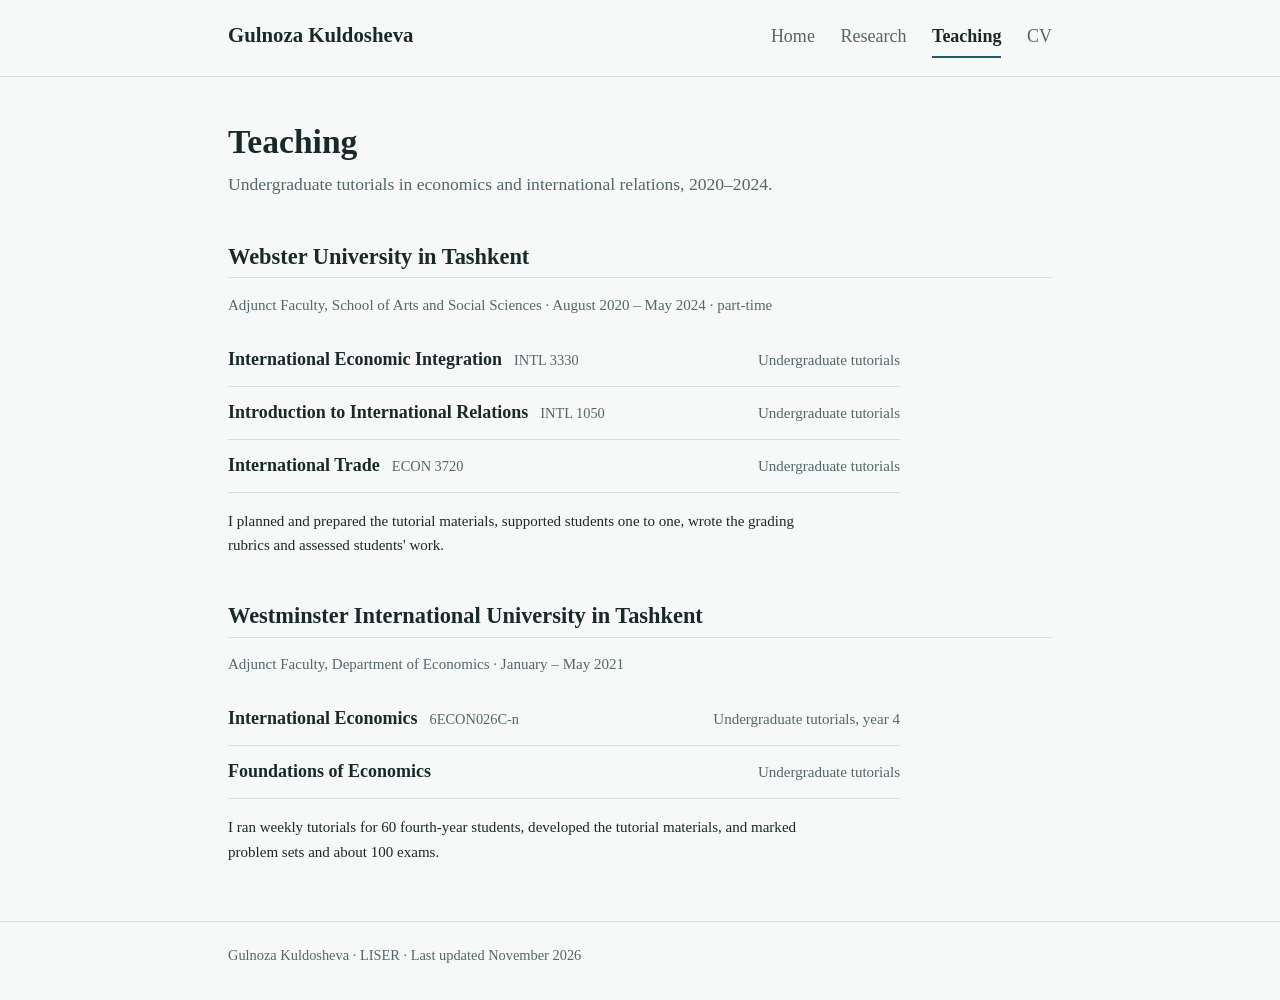
==== teaching.html @ db3755c4 "Add files via upload" ====
<!DOCTYPE html>
<html lang="en">
<head>
  <meta charset="utf-8">
  <meta name="viewport" content="width=device-width, initial-scale=1">
  <title>Teaching · Gulnoza Kuldosheva</title>
  <meta name="description" content="Teaching experience of Gulnoza Kuldosheva: undergraduate tutorials in economics and international relations.">
  <meta name="author" content="Gulnoza Kuldosheva">
  <meta name="referrer" content="strict-origin-when-cross-origin">
  <link rel="stylesheet" href="style.css">
</head>
<body>
  <a class="skip" href="#main">Skip to content</a>

  <header class="site-header">
    <div class="wrap">
      <a class="site-name" href="index.html">Gulnoza Kuldosheva</a>
      <nav class="site-nav" aria-label="Main">
        <ul>
          <li><a href="index.html">Home</a></li>
          <li><a href="research.html">Research</a></li>
          <li><a href="teaching.html" aria-current="page">Teaching</a></li>
          <li><a href="cv.html">CV</a></li>
        </ul>
      </nav>
    </div>
  </header>

  <main id="main">
    <div class="wrap">

      <h1>Teaching</h1>
      <!-- EDIT: one sentence on your teaching -->
      <p class="lead">Undergraduate tutorials in economics and international relations, 2020–2024.</p>

      <!-- ===== INSTITUTION 1 ===== -->
      <h2>Webster University in Tashkent</h2>
      <p class="muted small course-meta">Adjunct Faculty, School of Arts and Social Sciences · August 2020 – May 2024 · part-time</p>
      <!-- EDIT: one <li> per course. Add the semesters you taught each one if you want. -->
      <ul class="courses">
        <li><strong>International Economic Integration</strong> <span class="code">INTL 3330</span><span class="level">Undergraduate tutorials</span></li>
        <li><strong>Introduction to International Relations</strong> <span class="code">INTL 1050</span><span class="level">Undergraduate tutorials</span></li>
        <li><strong>International Trade</strong> <span class="code">ECON 3720</span><span class="level">Undergraduate tutorials</span></li>
      </ul>
      <p class="small course-note">I planned and prepared the tutorial materials, supported students one to one, wrote the grading rubrics and assessed students' work.</p>

      <!-- ===== INSTITUTION 2 ===== -->
      <h2>Westminster International University in Tashkent</h2>
      <p class="muted small course-meta">Adjunct Faculty, Department of Economics · January – May 2021</p>
      <ul class="courses">
        <li><strong>International Economics</strong> <span class="code">6ECON026C-n</span><span class="level">Undergraduate tutorials, year 4</span></li>
        <li><strong>Foundations of Economics</strong><span class="level">Undergraduate tutorials</span></li>
      </ul>
      <p class="small course-note">I ran weekly tutorials for 60 fourth-year students, developed the tutorial materials, and marked problem sets and about 100 exams.</p>

      <!-- ===== TEACHING INTERESTS =====
           Hiring committees for lecturer posts like to see what you could teach.
           To show this section, delete this line and the line marked END below,
           then write your own list.

      <h2>Courses I can teach</h2>
      <ul class="courses">
        <li><strong>Course name</strong><span class="level">Level</span></li>
        <li><strong>Course name</strong><span class="level">Level</span></li>
      </ul>

      END of the hidden section -->

    </div>
  </main>

  <footer class="site-footer">
    <div class="wrap">
      <p>Gulnoza Kuldosheva · LISER · Last updated November 2026</p>
    </div>
  </footer>
</body>
</html>
---- style.css ----
/* ==========================================================
   Gulnoza Kuldosheva — personal website
   One stylesheet for all pages. No scripts, no cookies,
   no outside fonts or trackers.

   Layout: a top bar with the name on the left and the tabs
   on the right; one reading column below it.

   TO CHANGE THE COLOURS: edit the values in the first block
   (light) and the two dark blocks below it.
   ========================================================== */

:root {
  --bg: #f6f9f8;          /* page background */
  --surface: #ffffff;     /* panels */
  --fg: #1a2829;          /* main text */
  --muted: #536668;       /* secondary text */
  --line: #d5dfde;        /* thin lines */
  --accent: #1c5d66;      /* links, current tab */
  --accent-soft: #e2eeed; /* tinted panel */

  /* FONT: the whole site uses this one font.
     To change it, replace "Times New Roman" with another name,
     for example "Cambria" or "Georgia". Keep the rest of the line:
     it gives similar fonts for phones that do not have the first one. */
  --font: "Times New Roman", Times, "Liberation Serif", Tinos, serif;
  --serif: var(--font);
  --sans: var(--font);

  color-scheme: light;
}

@media (prefers-color-scheme: dark) {
  :root:not([data-theme="light"]) {
    --bg: #111a1b;
    --surface: #172324;
    --fg: #e3ecec;
    --muted: #9db1b2;
    --line: #2b3b3c;
    --accent: #7fc6cf;
    --accent-soft: #1b2d2f;
    color-scheme: dark;
  }
}

:root[data-theme="dark"] {
  --bg: #111a1b;
  --surface: #172324;
  --fg: #e3ecec;
  --muted: #9db1b2;
  --line: #2b3b3c;
  --accent: #7fc6cf;
  --accent-soft: #1b2d2f;
  color-scheme: dark;
}

* { box-sizing: border-box; }

html { -webkit-text-size-adjust: 100%; }

body {
  margin: 0;
  background: var(--bg);
  color: var(--fg);
  font-family: var(--sans);
  font-size: 1.125rem; /* Times reads small, so the text is a little larger */
  line-height: 1.65;
}

img { max-width: 100%; height: auto; display: block; }

a { color: var(--accent); text-underline-offset: 0.18em; }
a:hover { text-decoration-thickness: 2px; }
a:focus-visible,
summary:focus-visible {
  outline: 2px solid var(--accent);
  outline-offset: 3px;
  border-radius: 2px;
}

.wrap {
  max-width: 54rem;
  margin: 0 auto;
  padding-left: max(20px, env(safe-area-inset-left, 0px));
  padding-right: max(20px, env(safe-area-inset-right, 0px));
}

/* Skip link for keyboard and screen-reader users */
.skip {
  position: absolute;
  left: -999px;
  top: 0;
  background: var(--surface);
  color: var(--fg);
  padding: 0.5rem 0.9rem;
  z-index: 20;
}
.skip:focus { left: 0.5rem; top: 0.5rem; }

/* ---------- Top bar ---------- */
.site-header { border-bottom: 1px solid var(--line); }
.site-header .wrap {
  display: flex;
  flex-wrap: wrap;
  align-items: baseline;
  justify-content: space-between;
  gap: 0.4rem 2rem;
  padding-block: 1.15rem;
}
.site-name {
  font-family: var(--serif);
  font-size: 1.3rem;
  font-weight: 600;
  color: var(--fg);
  text-decoration: none;
}
.site-nav ul {
  list-style: none;
  margin: 0;
  padding: 0;
  display: flex;
  flex-wrap: wrap;
  gap: 0.2rem 1.6rem;
}
.site-nav a {
  display: inline-block;
  padding-block: 0.25rem;
  color: var(--muted);
  text-decoration: none;
  border-bottom: 2px solid transparent;
}
.site-nav a:hover { color: var(--fg); }
.site-nav a[aria-current="page"] {
  color: var(--fg);
  font-weight: 600;
  border-bottom-color: var(--accent);
}

/* ---------- Page body ---------- */
main { padding-block: 2.75rem 3.5rem; }

h1, h2, h3 {
  font-family: var(--serif);
  line-height: 1.25;
  text-wrap: balance;
  margin: 0;
}
h1 { font-size: 2.1rem; font-weight: 600; }
h2 {
  font-size: 1.4rem;
  font-weight: 600;
  margin-top: 2.75rem;
  padding-bottom: 0.4rem;
  border-bottom: 1px solid var(--line);
}
h3 { font-size: 1.12rem; font-weight: 600; }

p { margin: 0; }
.prose { display: flex; flex-direction: column; gap: 1rem; max-width: 38rem; }
.lead { color: var(--muted); font-size: 1.1rem; margin-top: 0.4rem; }
.muted { color: var(--muted); }
.small { font-size: 0.94rem; }

/* ---------- Home ---------- */
.intro {
  display: grid;
  grid-template-columns: 15rem minmax(0, 1fr);
  gap: 2.5rem;
  align-items: start;
}
.portrait { border-radius: 6px; width: 100%; }
.intro-text { display: flex; flex-direction: column; gap: 1.5rem; min-width: 0; }

.links {
  list-style: none;
  margin: 0;
  padding: 0;
  display: flex;
  flex-wrap: wrap;
  gap: 0.35rem 1.4rem;
  font-size: 0.98rem;
}

.facts {
  margin: 2.75rem 0 0;
  background: var(--accent-soft);
  border-radius: 6px;
  padding: 1.35rem 1.5rem;
  display: grid;
  grid-template-columns: 10rem minmax(0, 1fr);
  gap: 0.6rem 1.5rem;
  font-size: 0.98rem;
}
.facts dt { color: var(--muted); }
.facts dd { margin: 0; }

/* ---------- Lists of papers and CV entries ---------- */
.items { list-style: none; margin: 1.4rem 0 0; padding: 0; display: flex; flex-direction: column; gap: 1.9rem; }
.items > li { display: flex; flex-direction: column; gap: 0.45rem; max-width: 42rem; }
.abstract { color: var(--fg); font-size: 0.99rem; }
.abstract-label {
  font-size: 0.78rem;
  letter-spacing: 0.08em;
  text-transform: uppercase;
  color: var(--muted);
}

.rows { list-style: none; margin: 1.25rem 0 0; padding: 0; display: flex; flex-direction: column; gap: 1.05rem; }
.rows > li {
  display: grid;
  grid-template-columns: 9.5rem minmax(0, 1fr);
  gap: 0.15rem 1.5rem;
}
.rows .when { color: var(--muted); font-variant-numeric: tabular-nums; font-size: 0.96rem; }
.rows .what { min-width: 0; }
.rows .what p + p { margin-top: 0.4rem; }

.button {
  display: inline-block;
  border: 1px solid var(--accent);
  color: var(--accent);
  border-radius: 4px;
  padding: 0.45rem 0.95rem;
  text-decoration: none;
  font-size: 0.98rem;
}
.button:hover { background: var(--accent-soft); }

.page-head { display: flex; flex-wrap: wrap; align-items: end; justify-content: space-between; gap: 1rem 2rem; }

/* ---------- Footer ---------- */
.site-footer { border-top: 1px solid var(--line); color: var(--muted); font-size: 0.9rem; }
.site-footer .wrap { padding-block: 1.4rem 2rem; }

/* ---------- Phones ---------- */
@media (max-width: 640px) {
  body { font-size: 1rem; }
  h1 { font-size: 1.75rem; }
  main { padding-block: 2rem 2.75rem; }
  .intro { grid-template-columns: minmax(0, 1fr); gap: 1.5rem; }
  .portrait { max-width: 11rem; }
  .facts, .rows > li { grid-template-columns: minmax(0, 1fr); }
  .facts { gap: 0.1rem; }
  .facts dd { margin-bottom: 0.7rem; }
  .facts dd:last-child { margin-bottom: 0; }
}

@media print {
  .site-nav, .skip, .button { display: none; }
  body { background: #fff; color: #000; }
}

/* ---------- Teaching page ---------- */
.course-meta { margin-top: 0.9rem; }
.courses { list-style: none; margin: 1rem 0 0; padding: 0; display: flex; flex-direction: column; max-width: 42rem; }
.courses li {
  display: flex;
  flex-wrap: wrap;
  align-items: baseline;
  gap: 0.1rem 0.75rem;
  padding-block: 0.7rem;
  border-bottom: 1px solid var(--line);
}
.courses .code { color: var(--muted); font-size: 0.9rem; font-variant-numeric: tabular-nums; }
.courses .level { color: var(--muted); font-size: 0.94rem; margin-left: auto; }
.course-note { margin-top: 1rem; max-width: 38rem; }
@media (max-width: 640px) {
  .courses .level { margin-left: 0; flex-basis: 100%; }
}
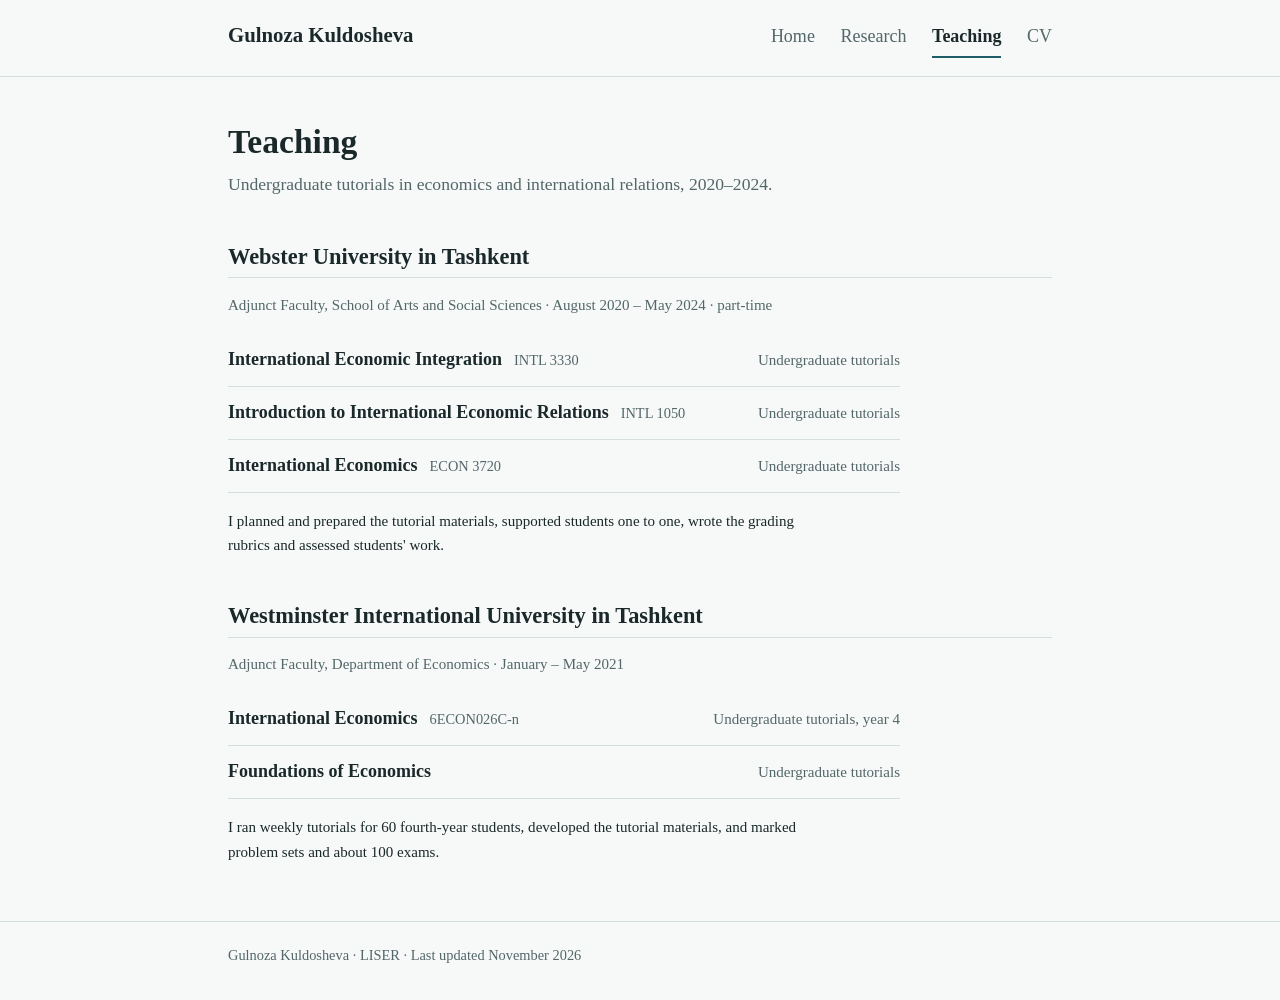
==== commit 16f26253: "Update course listings in teaching.html" ====
--- a/teaching.html
+++ b/teaching.html
@@ -39,8 +39,8 @@
       <!-- EDIT: one <li> per course. Add the semesters you taught each one if you want. -->
       <ul class="courses">
         <li><strong>International Economic Integration</strong> <span class="code">INTL 3330</span><span class="level">Undergraduate tutorials</span></li>
-        <li><strong>Introduction to International Relations</strong> <span class="code">INTL 1050</span><span class="level">Undergraduate tutorials</span></li>
-        <li><strong>International Trade</strong> <span class="code">ECON 3720</span><span class="level">Undergraduate tutorials</span></li>
+        <li><strong>Introduction to International Economic Relations</strong> <span class="code">INTL 1050</span><span class="level">Undergraduate tutorials</span></li>
+        <li><strong>International Economics </strong> <span class="code">ECON 3720</span><span class="level">Undergraduate tutorials</span></li>
       </ul>
       <p class="small course-note">I planned and prepared the tutorial materials, supported students one to one, wrote the grading rubrics and assessed students' work.</p>
 
